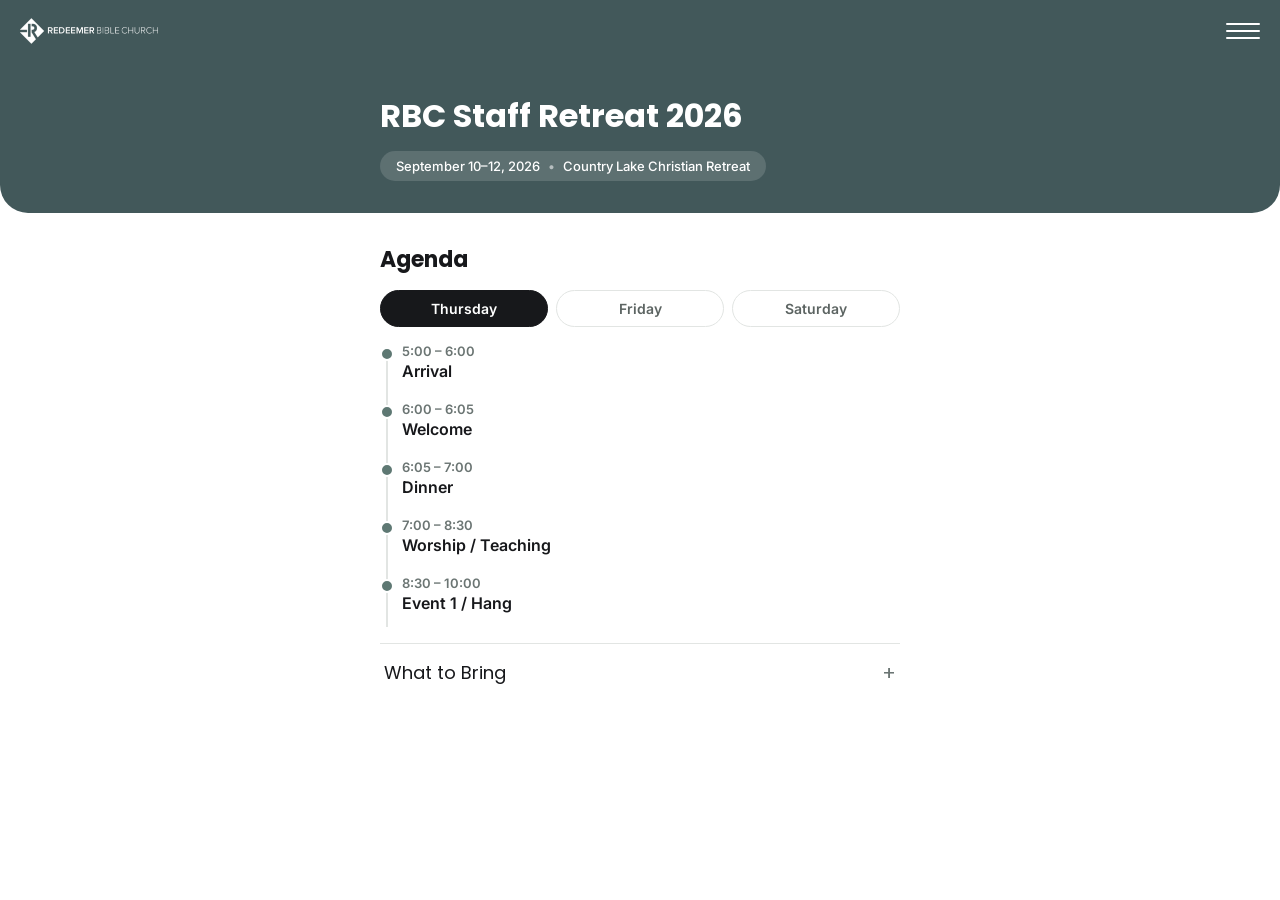
==== index.html @ e0e3b7d9 "Update index.html" ====
<!DOCTYPE html>
<html lang="en">
<head>
<meta charset="UTF-8">
<meta name="viewport" content="width=device-width, initial-scale=1, viewport-fit=cover">
<title>Redeemer Staff Retreat</title>
<meta name="theme-color" content="#3F4E4A">
<meta name="apple-mobile-web-app-capable" content="yes">
<meta name="apple-mobile-web-app-status-bar-style" content="black-translucent">
<link rel="preconnect" href="https://fonts.googleapis.com">
<link rel="preconnect" href="https://fonts.gstatic.com" crossorigin>
<link href="https://fonts.googleapis.com/css2?family=Poppins:wght@500;600;700&family=Inter:wght@400;500;600;700&display=swap" rel="stylesheet">
<link rel="stylesheet" href="style.css">
</head>
<body>

<header class="topbar">
  <img class="topbar__logo" src="logo.png" alt="Redeemer Bible Church">
  <button class="menu-btn" id="menuBtn" aria-label="Open menu" aria-expanded="false">
    <span></span><span></span><span></span>
  </button>
</header>

<nav class="navsheet" id="navSheet" aria-hidden="true">
  <ul>
    <li><a href="#home" data-view="home">Home</a></li>
    <li><a href="#worship" data-view="worship">Worship</a></li>
    <li><a href="#cup" data-view="cup">Redeemer Cup</a></li>
  </ul>
</nav>
<div class="scrim" id="scrim"></div>

<main id="app">

  <!-- HOME -->
  <section class="view" id="view-home">
    <div class="hero">
      <div class="hero__text">
        <h1 class="hero__title">RBC Staff Retreat 2026</h1>
        <div class="hero__meta">
          <span id="retreatDates">September 10–12, 2026</span>
          <span class="hero__meta-dot">•</span>
          <span id="retreatLocation">Country Lake Christian Retreat</span>
        </div>
      </div>
    </div>

    <h2 class="section-title">Agenda</h2>

    <div class="daytabs" id="dayTabs" role="tablist"></div>
    <div class="timeline" id="agendaList"></div>

    <button class="accordion-trigger" id="packingToggle" aria-expanded="false">
      <span>What to Bring</span>
      <span class="accordion-trigger__icon">+</span>
    </button>
    <div class="accordion-body" id="packingBody" hidden></div>

  </section>

  <!-- WORSHIP -->
  <section class="view" id="view-worship" hidden>
    <h2 class="section-title section-title--top">Worship</h2>
    <p class="section-hint">Tap a song to see the lyrics.</p>
    <div id="worshipList"></div>
  </section>

  <!-- REDEEMER CUP -->
  <section class="view" id="view-cup" hidden>
    <h2 class="section-title section-title--top">Redeemer Cup</h2>
    <p class="section-hint" id="cupStatus">Loading standings…</p>

    <div class="cup-board" id="overallBoard"></div>

    <h3 class="section-subtitle">Events</h3>
    <div id="eventsList"></div>

    <h3 class="section-subtitle">Past Winners</h3>
    <div id="historyList"></div>
  </section>

</main>

<script src="data.js"></script>
<script src="app.js"></script>
</body>
</html>
---- style.css ----
/* ============================================================
   REDEEMER STAFF RETREAT — theme tokens
   Swap these to match Redeemer Bible Church's real brand kit.
   Everything below reads from these variables, so changing the
   values here re-themes the whole app.
   ============================================================ */
:root{
  /* --- Color ---
     Matched from an actual screenshot of redeemerbible.church: a dark
     slate-teal (their footer/nav color) paired with black and white —
     no serif, no warm accent. Swap these if staff hands you exact hex. */
  --pine:   #17181B;   /* near-black — body text on light backgrounds (matches their logo) */
  --teal:   #42585A;   /* dark slate-teal — sampled directly from the real logo file */
  --paper:  #FFFFFF;   /* clean white — page background */
  --moss:   #6B7573;   /* teal-tinted gray — secondary text, dividers */
  --gold:   #5E7873;   /* lighter teal — the one accent, used sparingly (highlights, 1st place) */
  --card:   #FFFFFF;   /* card surfaces */
  --line:   #E2E5E3;   /* hairline borders */
  --ink-soft: #5C6462; /* secondary text on paper */

  /* --- Type ---
     Their wordmark is a bold, geometric all-caps sans (no serif anywhere
     on the site) — Poppins is the closest clean match for that display
     role; Inter stays for body copy since it reads better at length. */
  --font-display: "Poppins", -apple-system, BlinkMacSystemFont, sans-serif;
  --font-body: "Inter", -apple-system, BlinkMacSystemFont, sans-serif;

  --radius: 14px;
}

*{ box-sizing: border-box; }
html,body{ margin:0; padding:0; }
body{
  background: var(--paper);
  color: var(--pine);
  font-family: var(--font-body);
  -webkit-font-smoothing: antialiased;
  padding-bottom: 48px;
}
h1,h2,h3{ font-family: var(--font-display); margin: 0; }
a{ color: inherit; }

/* ---------- Top bar & hamburger ---------- */
.topbar{
  position: sticky; top:0; z-index: 20;
  display:flex; align-items:center; justify-content:space-between;
  padding: 14px 20px;
  background: var(--teal);
}
.topbar__logo{
  height: 26px; width:auto; display:block;
}
.menu-btn{
  width:34px; height:34px;
  border:none; background:transparent;
  display:flex; flex-direction:column; justify-content:center; gap:5px;
  cursor:pointer; padding:0;
}
.menu-btn span{
  display:block; height:2px; width:100%;
  background: #fff; border-radius: 2px;
  transition: transform .2s ease, opacity .2s ease;
}
.menu-btn[aria-expanded="true"] span:nth-child(1){ transform: translateY(7px) rotate(45deg); }
.menu-btn[aria-expanded="true"] span:nth-child(2){ opacity:0; }
.menu-btn[aria-expanded="true"] span:nth-child(3){ transform: translateY(-7px) rotate(-45deg); }

.navsheet{
  position: fixed; top:0; right:-260px; height:100%; width:240px;
  background: var(--teal); color:#fff; z-index: 30;
  padding: 90px 28px 28px;
  transition: right .28s ease;
}
.navsheet.open{ right:0; }
.navsheet ul{ list-style:none; margin:0; padding:0; display:flex; flex-direction:column; gap:26px; }
.navsheet a{
  font-family: var(--font-display); font-size:22px; text-decoration:none; color:#fff;
}
.navsheet a.active{ color: var(--gold); }
.scrim{
  position:fixed; inset:0; background: rgba(20,26,20,.35);
  opacity:0; pointer-events:none; transition:opacity .25s ease; z-index:25;
}
.scrim.open{ opacity:1; pointer-events:auto; }

/* ---------- Layout ---------- */
main{ max-width: 560px; margin: 0 auto; padding: 0 20px; }
.view[hidden]{ display:none; }

/* ---------- Hero ---------- */
body{ overflow-x: hidden; }
.hero{
  position:relative;
  left: 50%;
  width: 100vw;
  transform: translateX(-50%);
  background: var(--teal);
  padding: 36px 20px 32px;
  border-radius: 0 0 28px 28px;
}
.hero__text{ max-width:520px; margin:0 auto; }
.hero__title{
  font-size: 32px; line-height:1.15; font-weight:700; color:#fff;
}
.hero__meta{
  display:inline-flex; align-items:center; gap:8px; flex-wrap:wrap;
  margin-top: 16px; padding: 7px 16px; border-radius:999px;
  background: rgba(255,255,255,0.14); color:#fff; font-size:13px; font-weight:500;
}
.hero__meta-dot{ opacity:0.55; }

/* ---------- Section titles ---------- */
.section-title{
  font-size: 22px; margin: 30px 0 14px; color: var(--pine);
}
.section-title--top{ margin-top: 22px; }
.section-subtitle{
  font-family: var(--font-display); font-size:18px; margin: 30px 0 12px; color: var(--pine);
}
.section-hint{ margin: -6px 0 18px; font-size:14px; color: var(--ink-soft); }

/* ---------- Day tabs ---------- */
.daytabs{ display:flex; gap:8px; margin-bottom: 16px; }
.daytabs button{
  flex:1; padding:9px 0; border-radius: 999px; border:1px solid var(--line);
  background: var(--card); color: var(--ink-soft); font-family: var(--font-body);
  font-weight:600; font-size:14px; cursor:pointer;
}
.daytabs button.active{ background: var(--pine); color:#fff; border-color: var(--pine); }

/* ---------- Timeline (agenda) ---------- */
.timeline{ position:relative; padding-left: 22px; margin-bottom: 8px; }
.timeline::before{
  content:""; position:absolute; left:6px; top:6px; bottom:6px; width:2px;
  background: var(--line);
}
.timeline__item{ position:relative; padding-bottom: 20px; }
.timeline__item::before{
  content:""; position:absolute; left:-22px; top:4px; width:10px; height:10px;
  border-radius:50%; background: var(--gold); border:2px solid var(--paper);
}
.timeline__time{ font-size:13px; font-weight:600; color: var(--moss); }
.timeline__title{ font-size:16px; font-weight:600; margin-top:2px; }
.timeline__note{ font-size:14px; color: var(--ink-soft); margin-top:2px; }

/* ---------- Accordion (shared: packing + worship) ---------- */
.accordion-trigger{
  width:100%; display:flex; justify-content:space-between; align-items:center;
  padding: 14px 4px; margin-top: 10px;
  background:none; border:none; border-top: 1px solid var(--line);
  font-family: var(--font-display); font-size:18px; color: var(--pine);
  cursor:pointer; text-align:left;
}
.accordion-trigger__icon{ font-size:20px; color: var(--moss); transition: transform .2s ease; }
.accordion-trigger[aria-expanded="true"] .accordion-trigger__icon{ transform: rotate(45deg); }
.accordion-body{ padding: 4px 4px 20px; }
.accordion-body h4{
  font-family: var(--font-body); font-size:13px; text-transform: none;
  color: var(--moss); font-weight:600; margin: 14px 0 6px;
}
.accordion-body ul{ margin:0; padding-left: 18px; }
.accordion-body li{ margin-bottom:6px; font-size:15px; }
.weather-note{
  margin-top:14px; padding:12px 14px; border-radius:10px;
  background: rgba(181,137,43,0.12); font-size:14px; color: var(--pine);
}

/* ---------- Worship ---------- */
.song{ border-top: 1px solid var(--line); }
.song:last-child{ border-bottom: 1px solid var(--line); }
.song__head{
  width:100%; display:flex; justify-content:space-between; align-items:center;
  padding: 16px 4px; background:none; border:none; text-align:left; cursor:pointer;
}
.song__title{ font-family: var(--font-display); font-size:18px; color: var(--pine); }
.song__icon{ font-size:20px; color: var(--moss); transition: transform .2s ease; }
.song__head[aria-expanded="true"] .song__icon{ transform: rotate(45deg); }
.song__lyrics{ padding: 0 4px 20px; font-size:16px; line-height:1.7; white-space: pre-line; color: var(--pine); }

/* ---------- Redeemer Cup ---------- */
.cup-board{
  border: 1px solid var(--line); border-radius: var(--radius); overflow:hidden; background: var(--card);
}
.cup-row{
  display:flex; align-items:center; gap:12px; padding: 13px 16px;
  border-bottom: 1px solid var(--line);
}
.cup-row:last-child{ border-bottom:none; }
.cup-rank{
  font-family: var(--font-display); font-size:18px; font-weight:600;
  width: 24px; color: var(--ink-soft);
}
.cup-row--1 .cup-rank{ color: var(--gold); }
.cup-team{ flex:1; font-weight:600; font-size:16px; }
.cup-points{ font-size:15px; color: var(--moss); font-weight:600; }
.cup-roster{ padding: 0 16px 14px 52px; font-size:14px; color: var(--ink-soft); display:none; }
.cup-roster.open{ display:block; }

.event-card{
  border: 1px solid var(--line); border-radius: var(--radius); background: var(--card);
  margin-bottom: 14px; overflow:hidden;
}
.event-card__head{
  width:100%; display:flex; justify-content:space-between; align-items:center;
  padding: 14px 16px; background:none; border:none; cursor:pointer; text-align:left;
}
.event-card__title{ font-family: var(--font-display); font-size:17px; color: var(--pine); }
.event-card__icon{ font-size:18px; color: var(--moss); transition: transform .2s ease; }
.event-card__head[aria-expanded="true"] .event-card__icon{ transform: rotate(45deg); }
.event-card__body{ padding: 0 16px 14px; display:none; }
.event-card__body.open{ display:block; }
.event-row{ display:flex; justify-content:space-between; padding:6px 0; font-size:15px; border-top:1px solid var(--line); }
.event-row:first-child{ border-top:none; }

.empty-note{ font-size:14px; color: var(--ink-soft); padding: 10px 2px 20px; }

/* ---------- Reduced motion ---------- */
@media (prefers-reduced-motion: reduce){
  *{ transition: none !important; }
}
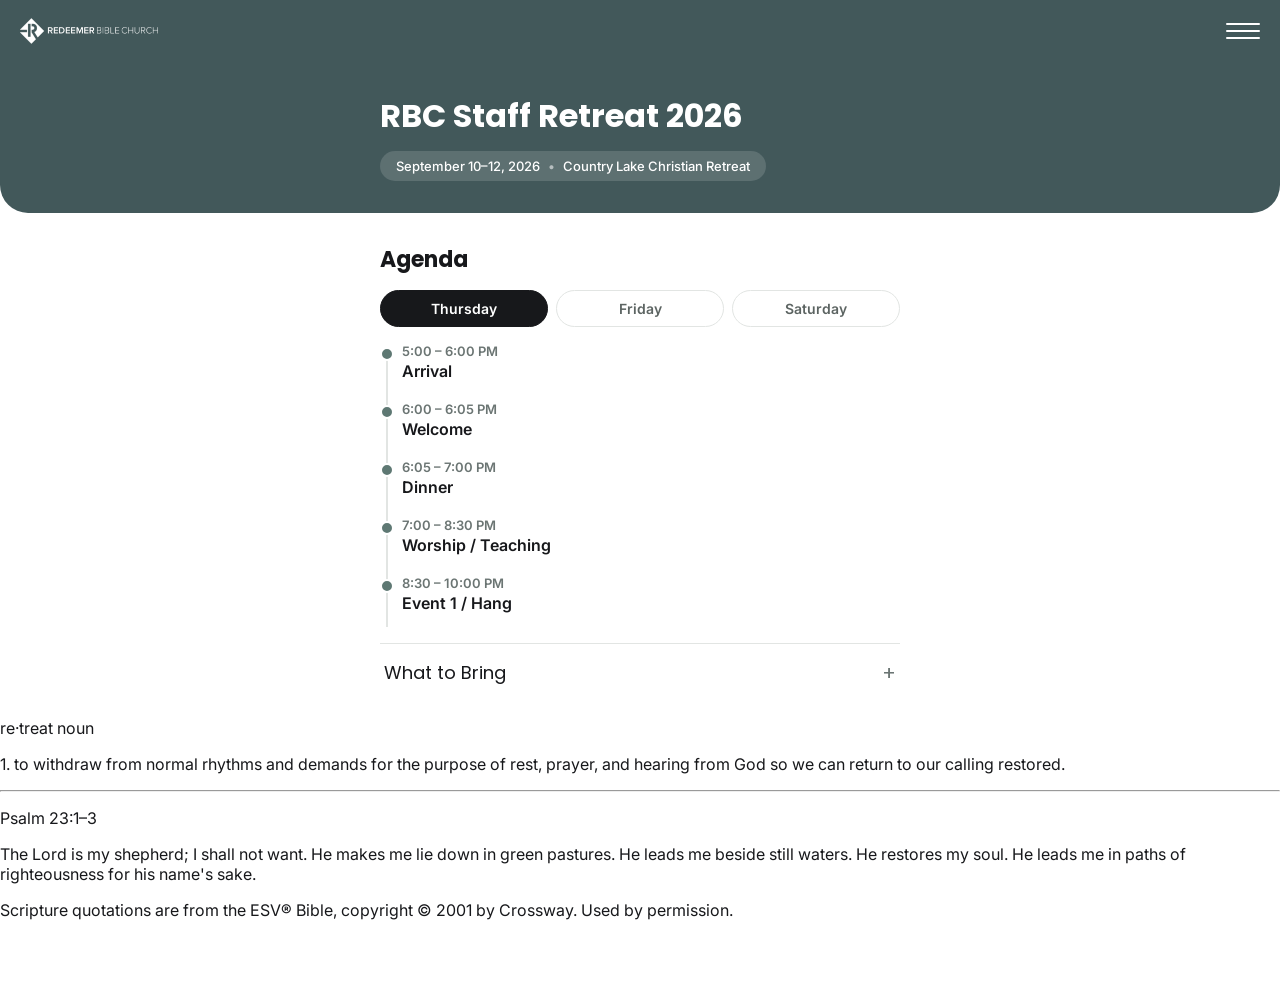
==== commit 9c9ba52c: "Add footer with retreat definition and scripture Added footer section with definitions and scripture" ====
--- a/index.html
+++ b/index.html
@@ -76,12 +76,28 @@
     <h3 class="section-subtitle">Events</h3>
     <div id="eventsList"></div>
 
+    <h3 class="section-subtitle">Roster</h3>
+    <div id="rosterList"></div>
+
     <h3 class="section-subtitle">Past Winners</h3>
     <div id="historyList"></div>
   </section>
 
 </main>
 
+<footer class="site-footer">
+  <div class="footer-inner">
+    <p class="footer-word">re·treat <span class="footer-pos">noun</span></p>
+    <p class="footer-def">1. to withdraw from normal rhythms and demands for the purpose of rest, prayer, and hearing from God so we can return to our calling restored.</p>
+
+    <hr class="footer-divider">
+
+    <p class="footer-verse-ref">Psalm 23:1–3</p>
+    <p class="footer-verse-text">The Lord is my shepherd; I shall not want. He makes me lie down in green pastures. He leads me beside still waters. He restores my soul. He leads me in paths of righteousness for his name's sake.</p>
+    <p class="footer-copyright">Scripture quotations are from the ESV® Bible, copyright © 2001 by Crossway. Used by permission.</p>
+  </div>
+</footer>
+
 <script src="data.js"></script>
 <script src="app.js"></script>
 </body>
--- a/style.css
+++ b/style.css
@@ -176,6 +176,11 @@
 .song__icon{ font-size:20px; color: var(--moss); transition: transform .2s ease; }
 .song__head[aria-expanded="true"] .song__icon{ transform: rotate(45deg); }
 .song__lyrics{ padding: 0 4px 20px; font-size:16px; line-height:1.7; white-space: pre-line; color: var(--pine); }
+.roster-grid{
+  grid-template-columns: 1fr 1fr; gap: 8px 12px;
+  font-size:15px; color: var(--pine);
+}
+.event-card__body.roster-grid.open{ display:grid; }
 
 /* ---------- Redeemer Cup ---------- */
 .cup-board{
@@ -214,6 +219,22 @@
 
 .empty-note{ font-size:14px; color: var(--ink-soft); padding: 10px 2px 20px; }
 
+/* ---------- Past Winners (history) ---------- */
+.history-card{
+  border: 1px solid var(--line); border-radius: var(--radius); background: var(--card);
+  margin-bottom: 16px; overflow:hidden;
+}
+.history-card__year{
+  font-family: var(--font-display); font-size:16px; font-weight:600; color:#fff;
+  background: var(--teal); padding: 10px 16px;
+}
+.history-card__img{
+  display:block; width:100%; height:auto; background: var(--line);
+}
+.history-card__caption{
+  padding: 10px 16px; font-size:14px; color: var(--ink-soft);
+}
+
 /* ---------- Reduced motion ---------- */
 @media (prefers-reduced-motion: reduce){
   *{ transition: none !important; }
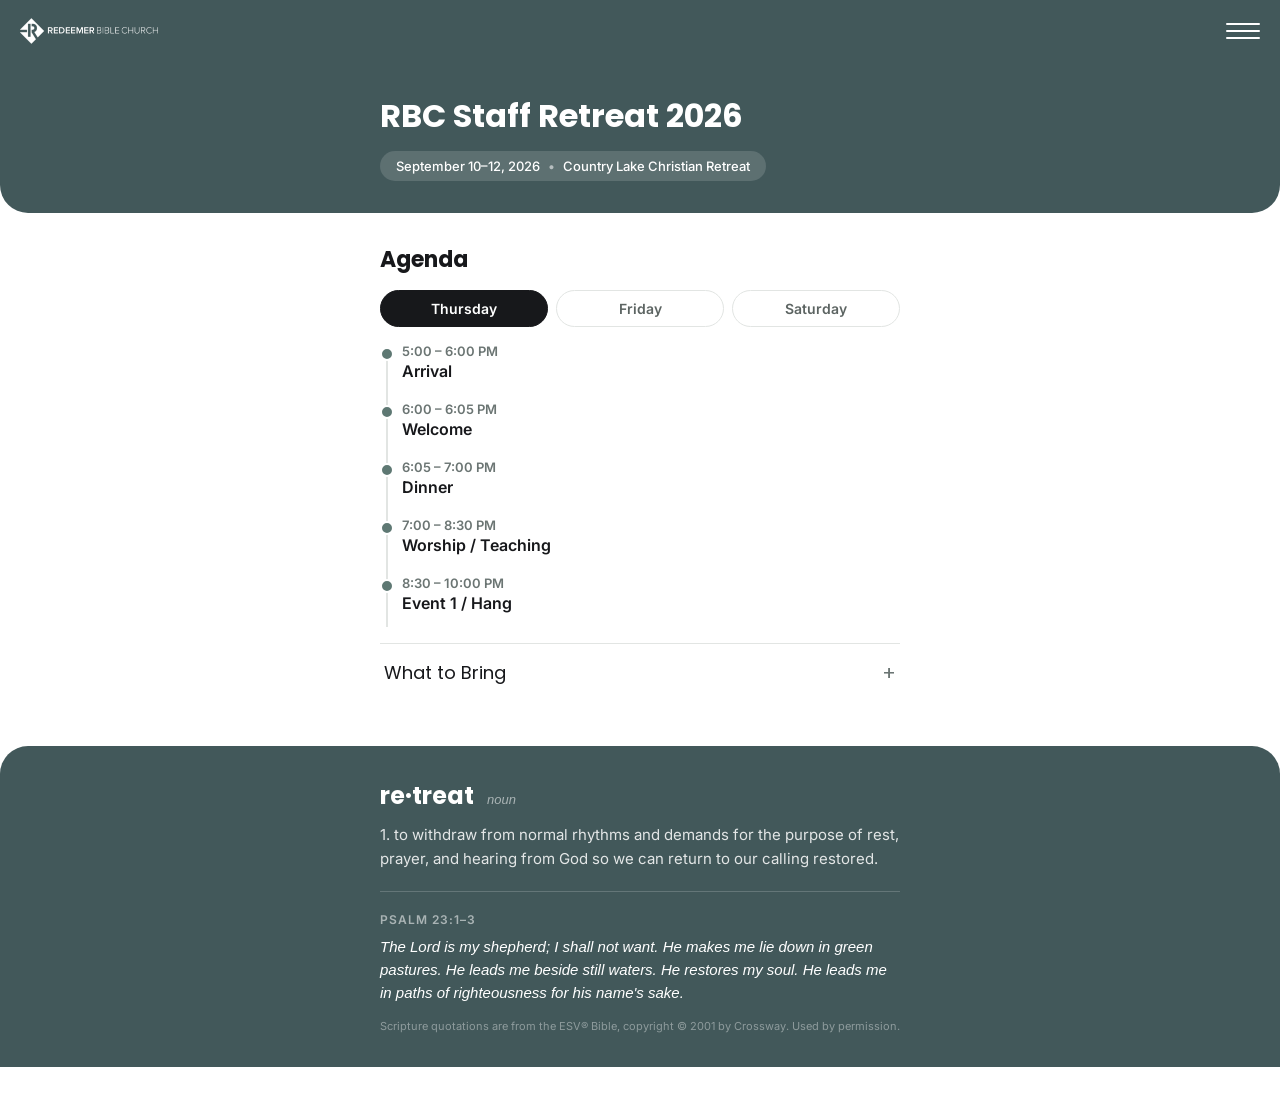
==== commit 12bd1246: "Add speakers section to index.html" ====
--- a/index.html
+++ b/index.html
@@ -51,6 +51,8 @@
     <div class="daytabs" id="dayTabs" role="tablist"></div>
     <div class="timeline" id="agendaList"></div>
 
+    <div class="speakers" id="speakersList"></div>
+
     <button class="accordion-trigger" id="packingToggle" aria-expanded="false">
       <span>What to Bring</span>
       <span class="accordion-trigger__icon">+</span>
--- a/style.css
+++ b/style.css
@@ -235,6 +235,44 @@
   padding: 10px 16px; font-size:14px; color: var(--ink-soft);
 }
 
+/* ---------- Footer ---------- */
+.site-footer{
+  position:relative;
+  left: 50%;
+  width: 100vw;
+  transform: translateX(-50%);
+  background: var(--teal);
+  margin-top: 44px;
+  padding: 32px 20px 34px;
+  border-radius: 28px 28px 0 0;
+}
+.footer-inner{ max-width:520px; margin:0 auto; }
+.footer-word{
+  font-family: var(--font-display); font-size:24px; font-weight:700;
+  color:#fff; margin:0;
+}
+.footer-pos{
+  font-family: var(--font-body); font-style: italic; font-weight:400;
+  font-size:13px; color: rgba(255,255,255,0.55); margin-left:8px;
+}
+.footer-def{
+  font-size:15px; line-height:1.6; color: rgba(255,255,255,0.85); margin:10px 0 0;
+}
+.footer-divider{
+  border:none; border-top:1px solid rgba(255,255,255,0.18); margin:20px 0;
+}
+.footer-verse-ref{
+  font-size:12px; letter-spacing:0.08em; text-transform:uppercase; font-weight:600;
+  color: rgba(255,255,255,0.55); margin:0 0 8px;
+}
+.footer-verse-text{
+  font-family: var(--font-display); font-style:italic; font-size:15px; line-height:1.55;
+  color:#fff; margin:0;
+}
+.footer-copyright{
+  font-size:11px; color: rgba(255,255,255,0.4); margin: 14px 0 0;
+}
+
 /* ---------- Reduced motion ---------- */
 @media (prefers-reduced-motion: reduce){
   *{ transition: none !important; }
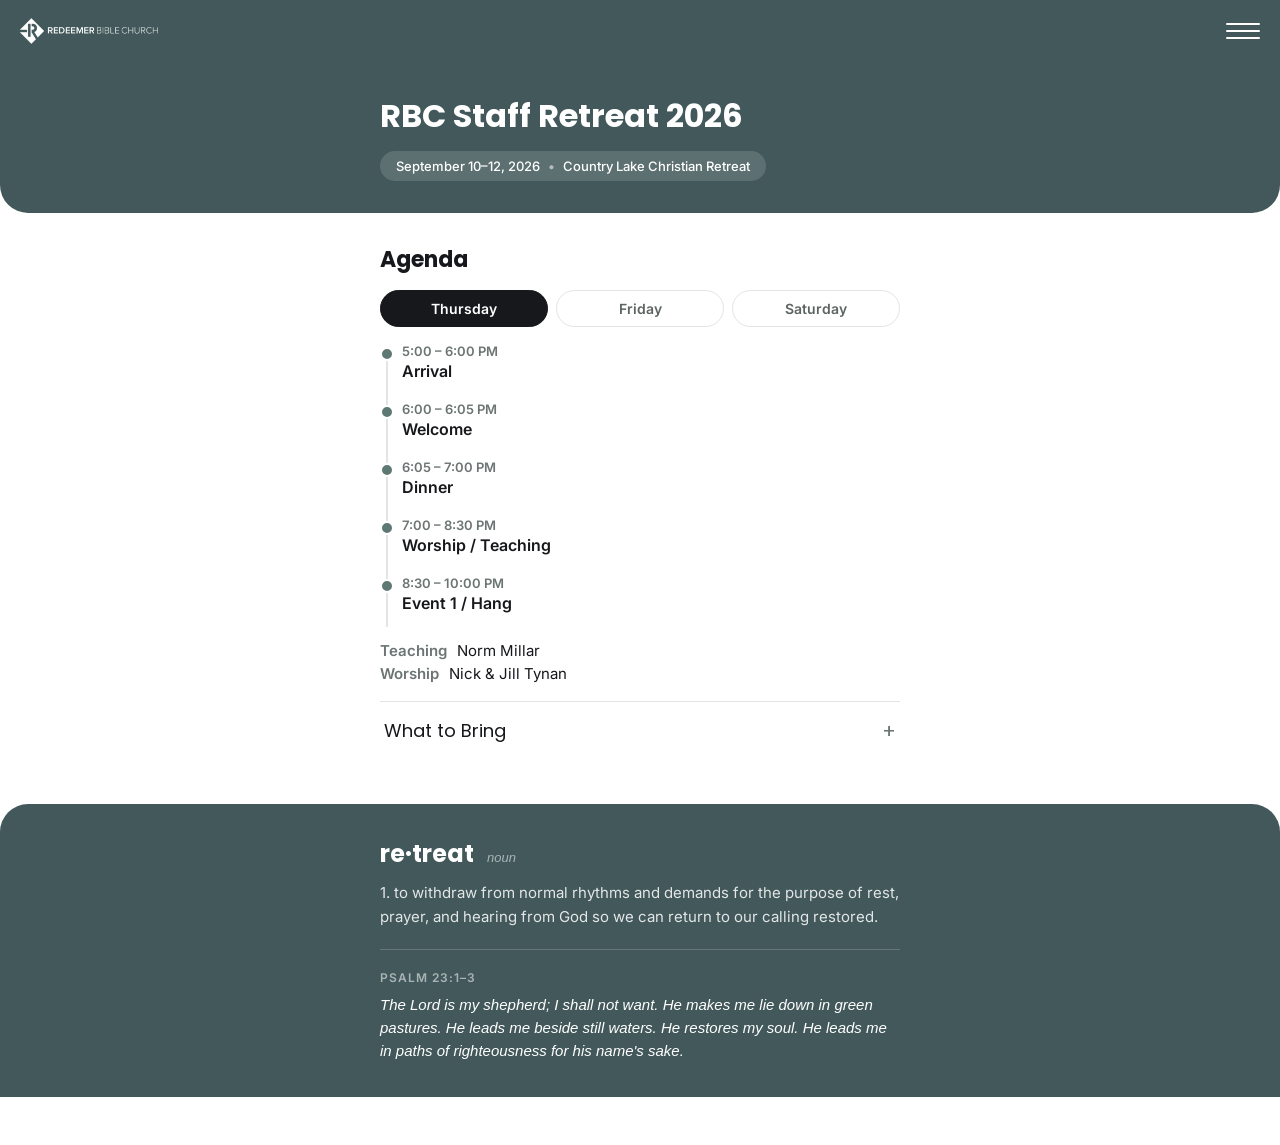
==== commit f383cf5e: "Remove copyright notice from footer Removed copyright notice for ESV® Bible from footer." ====
--- a/index.html
+++ b/index.html
@@ -96,7 +96,6 @@
 
     <p class="footer-verse-ref">Psalm 23:1–3</p>
     <p class="footer-verse-text">The Lord is my shepherd; I shall not want. He makes me lie down in green pastures. He leads me beside still waters. He restores my soul. He leads me in paths of righteousness for his name's sake.</p>
-    <p class="footer-copyright">Scripture quotations are from the ESV® Bible, copyright © 2001 by Crossway. Used by permission.</p>
   </div>
 </footer>
 
--- a/style.css
+++ b/style.css
@@ -143,6 +143,11 @@
 .timeline__title{ font-size:16px; font-weight:600; margin-top:2px; }
 .timeline__note{ font-size:14px; color: var(--ink-soft); margin-top:2px; }
 
+/* ---------- Speakers ---------- */
+.speakers{ margin: 4px 0 18px; }
+.speakers__line{ font-size:15px; margin: 4px 0; color: var(--pine); }
+.speakers__role{ font-weight:600; color: var(--moss); margin-right: 6px; }
+
 /* ---------- Accordion (shared: packing + worship) ---------- */
 .accordion-trigger{
   width:100%; display:flex; justify-content:space-between; align-items:center;
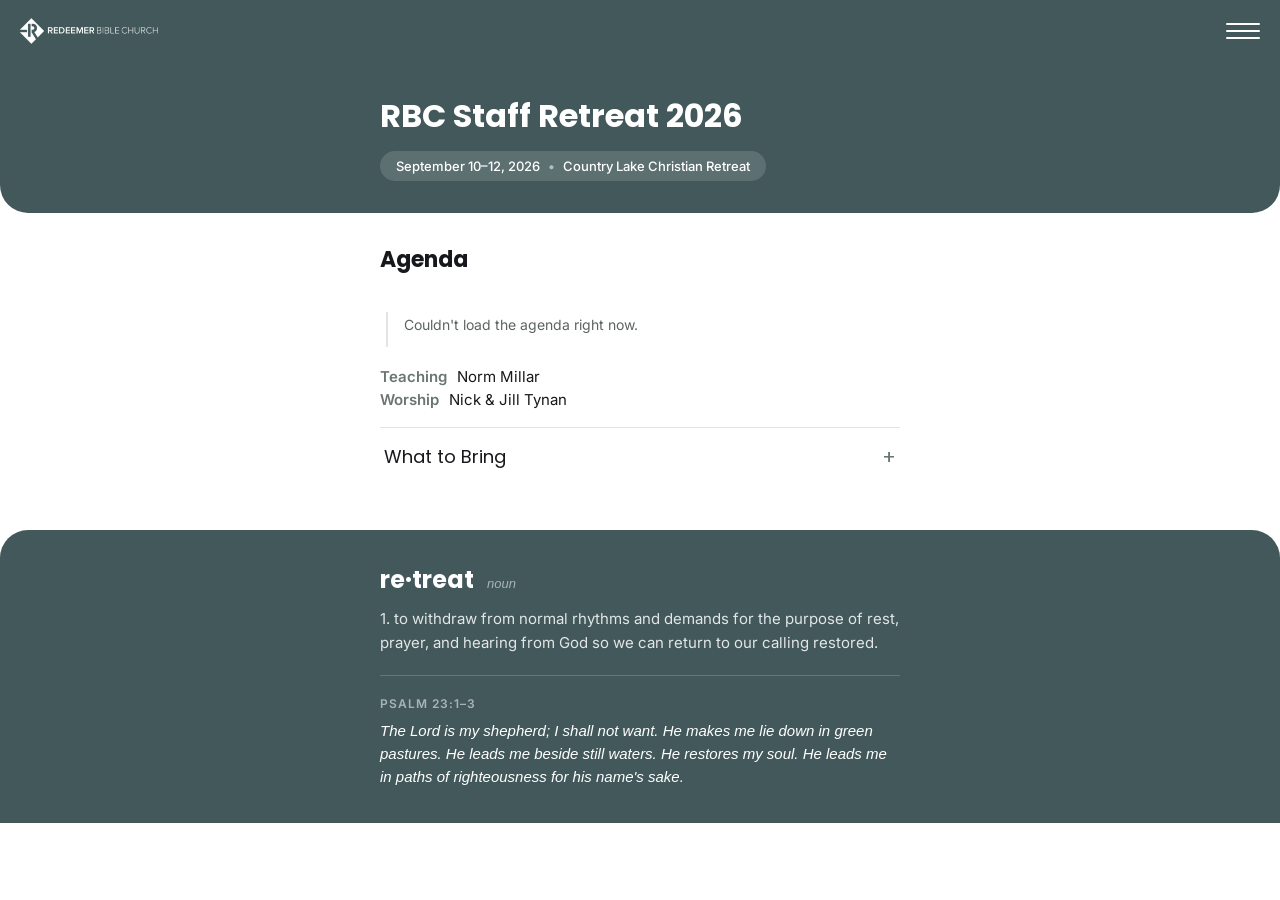
==== commit f7f30ec8: "Fix HTML structure and add tiebreak note section" ====
--- a/index.html
+++ b/index.html
@@ -74,6 +74,7 @@
     <p class="section-hint" id="cupStatus">Loading standings…</p>
 
     <div class="cup-board" id="overallBoard"></div>
+    <p class="tiebreak-note" id="tiebreakNote" hidden></p>
 
     <h3 class="section-subtitle">Events</h3>
     <div id="eventsList"></div>
@@ -96,6 +97,7 @@
 
     <p class="footer-verse-ref">Psalm 23:1–3</p>
     <p class="footer-verse-text">The Lord is my shepherd; I shall not want. He makes me lie down in green pastures. He leads me beside still waters. He restores my soul. He leads me in paths of righteousness for his name's sake.</p>
+
   </div>
 </footer>
 
--- a/style.css
+++ b/style.css
@@ -219,8 +219,14 @@
 .event-card__head[aria-expanded="true"] .event-card__icon{ transform: rotate(45deg); }
 .event-card__body{ padding: 0 16px 14px; display:none; }
 .event-card__body.open{ display:block; }
-.event-row{ display:flex; justify-content:space-between; padding:6px 0; font-size:15px; border-top:1px solid var(--line); }
+.event-row{
+  display:flex; align-items:center; gap:10px;
+  padding:6px 0; font-size:15px; border-top:1px solid var(--line);
+}
 .event-row:first-child{ border-top:none; }
+.event-row__team{ flex:1; }
+.event-row__place{ width:38px; color: var(--ink-soft); }
+.event-row__pts{ width:52px; text-align:right; color: var(--moss); font-weight:600; }
 
 .empty-note{ font-size:14px; color: var(--ink-soft); padding: 10px 2px 20px; }
 
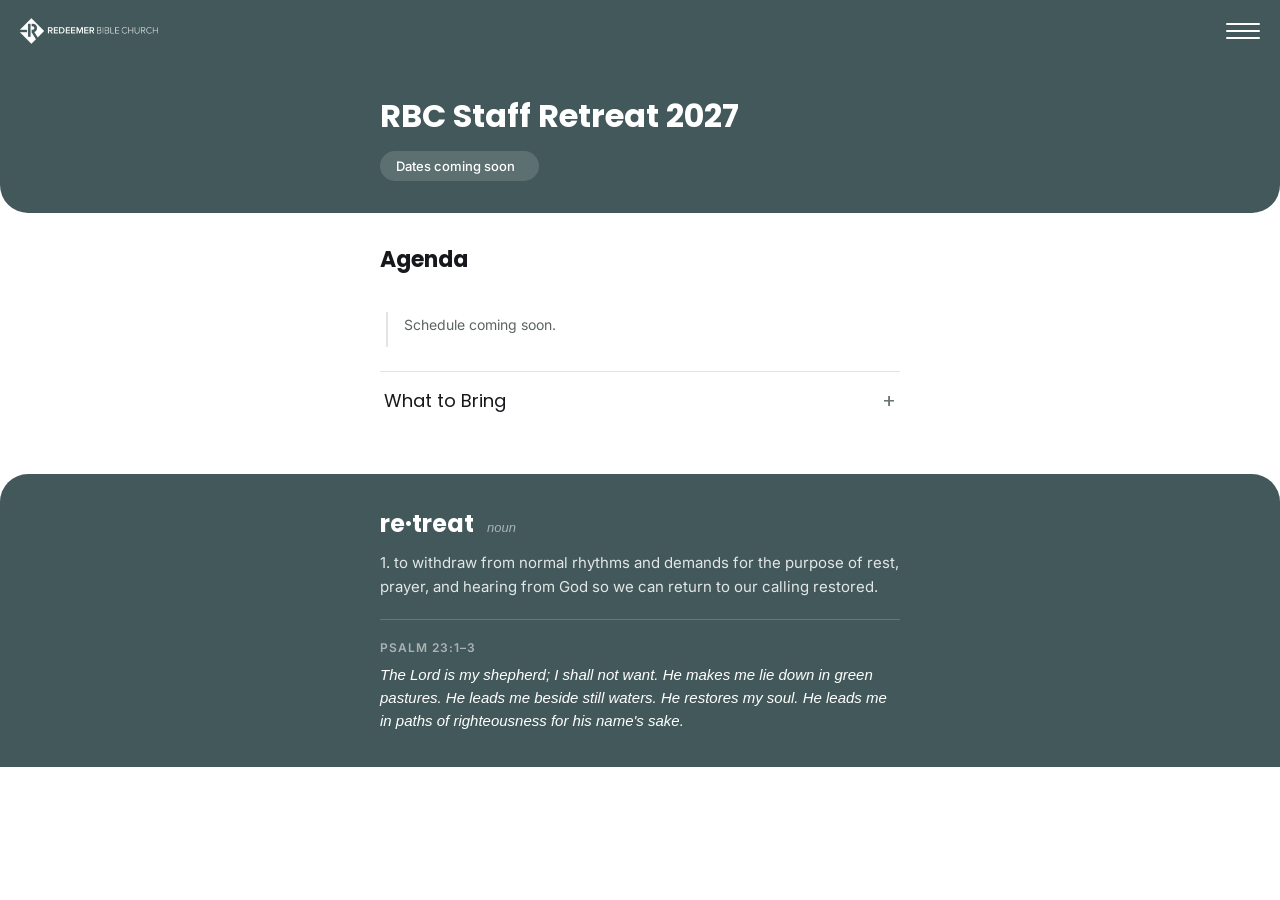
==== commit 1a6c8b08: "Reset retreat app for 2027 and add hidden /admin page - Site now reads one JSON feed from the sheet'" ====
--- a/index.html
+++ b/index.html
@@ -4,7 +4,7 @@
 <head>
 <meta charset="UTF-8">
 <meta name="viewport" content="width=device-width, initial-scale=1, viewport-fit=cover">
-<title>Redeemer Staff Retreat</title>
+<title>RBC Staff Retreat</title>
 <meta name="theme-color" content="#3F4E4A">
 <meta name="apple-mobile-web-app-capable" content="yes">
 <meta name="apple-mobile-web-app-status-bar-style" content="black-translucent">
@@ -37,11 +37,11 @@
   <section class="view" id="view-home">
     <div class="hero">
       <div class="hero__text">
-        <h1 class="hero__title">RBC Staff Retreat 2026</h1>
+        <h1 class="hero__title" id="retreatTitle">RBC Staff Retreat 2027</h1>
         <div class="hero__meta">
-          <span id="retreatDates">September 10–12, 2026</span>
-          <span class="hero__meta-dot">•</span>
-          <span id="retreatLocation">Country Lake Christian Retreat</span>
+          <span id="retreatDates">Dates coming soon</span>
+          <span class="hero__meta-dot" id="retreatMetaDot" hidden>•</span>
+          <span id="retreatLocation"></span>
         </div>
       </div>
     </div>
@@ -73,6 +73,8 @@
     <h2 class="section-title section-title--top">Redeemer Cup</h2>
     <p class="section-hint" id="cupStatus">Loading standings…</p>
 
+    <div id="cupFormLink"></div>
+
     <div class="cup-board" id="overallBoard"></div>
     <p class="tiebreak-note" id="tiebreakNote" hidden></p>
 
@@ -97,11 +99,11 @@
 
     <p class="footer-verse-ref">Psalm 23:1–3</p>
     <p class="footer-verse-text">The Lord is my shepherd; I shall not want. He makes me lie down in green pastures. He leads me beside still waters. He restores my soul. He leads me in paths of righteousness for his name's sake.</p>
-
   </div>
 </footer>
 
 <script src="data.js"></script>
+<script src="cup.js"></script>
 <script src="app.js"></script>
 </body>
 </html>
--- a/style.css
+++ b/style.css
@@ -85,7 +85,7 @@
 
 /* ---------- Layout ---------- */
 main{ max-width: 560px; margin: 0 auto; padding: 0 20px; }
-.view[hidden]{ display:none; }
+[hidden]{ display:none !important; }
 
 /* ---------- Hero ---------- */
 body{ overflow-x: hidden; }
@@ -188,8 +188,24 @@
 .event-card__body.roster-grid.open{ display:grid; }
 
 /* ---------- Redeemer Cup ---------- */
+.form-link{
+  display:block; text-align:center; padding: 13px 16px; margin-bottom: 16px;
+  border-radius: var(--radius); font-size:15px; font-weight:600;
+  text-decoration:none;
+}
+.form-link--open{
+  background: var(--teal); color:#fff; cursor:pointer;
+}
+.form-link--locked{
+  background: var(--card); border: 1px dashed var(--line);
+  color: var(--ink-soft); font-weight:500;
+}
 .cup-board{
   border: 1px solid var(--line); border-radius: var(--radius); overflow:hidden; background: var(--card);
+}
+.tiebreak-note{
+  font-size:13px; line-height:1.5; color: var(--ink-soft);
+  margin: 10px 2px 0; font-style: italic;
 }
 .cup-row{
   display:flex; align-items:center; gap:12px; padding: 13px 16px;
@@ -203,8 +219,6 @@
 .cup-row--1 .cup-rank{ color: var(--gold); }
 .cup-team{ flex:1; font-weight:600; font-size:16px; }
 .cup-points{ font-size:15px; color: var(--moss); font-weight:600; }
-.cup-roster{ padding: 0 16px 14px 52px; font-size:14px; color: var(--ink-soft); display:none; }
-.cup-roster.open{ display:block; }
 
 .event-card{
   border: 1px solid var(--line); border-radius: var(--radius); background: var(--card);
